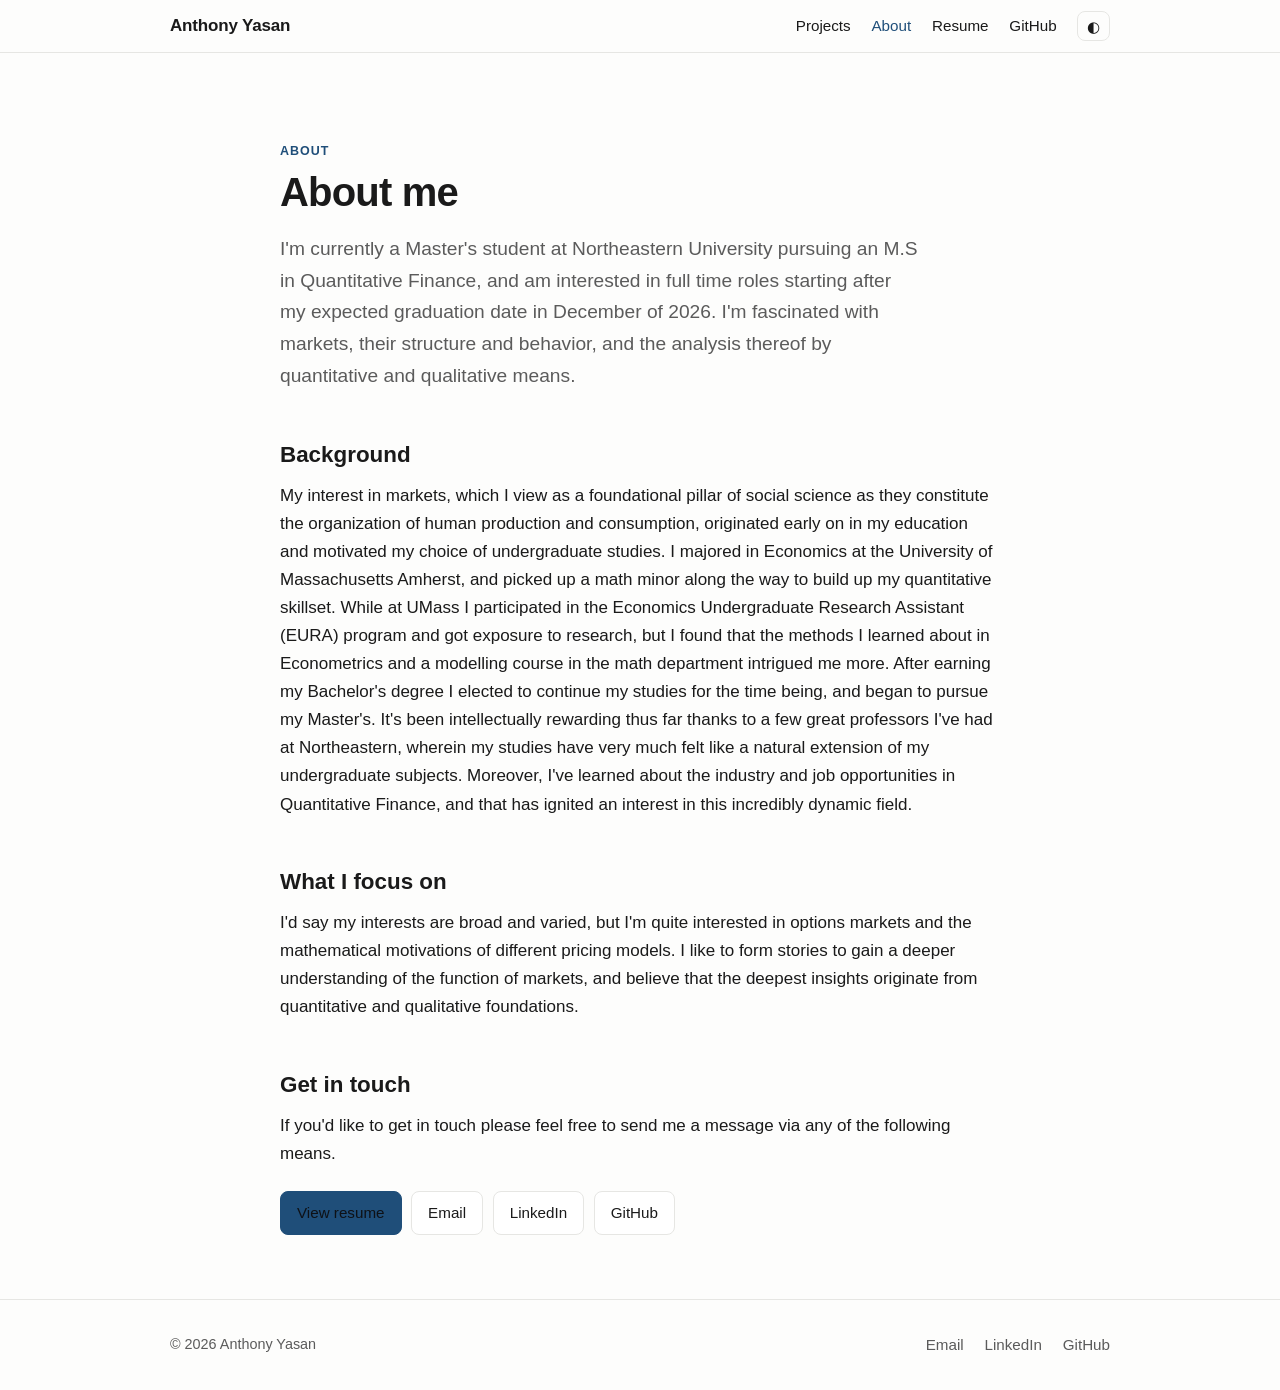
==== about.html @ 8fbe660a "Publish portfolio site" ====
<!DOCTYPE html>
<html lang="en">
<head>
  <meta charset="utf-8">
  <meta name="viewport" content="width=device-width, initial-scale=1">
  <title>About — Anthony Yasan</title>
  <meta name="description" content="About Anthony Yasan — MS Quantitative Finance candidate at Northeastern.">
  <link rel="canonical" href="https://anthonyyasan.github.io/about.html">
  <link rel="icon" href="/assets/img/favicon.svg" type="image/svg+xml">
  <link rel="stylesheet" href="/css/style.css">
  <script>try{var t=localStorage.getItem('theme');if(t)document.documentElement.setAttribute('data-theme',t);}catch(e){}</script>
  <script src="/js/main.js" defer></script>
</head>
<body>
  <header class="site-header">
    <nav class="nav" aria-label="Primary">
      <a class="nav__brand" href="/">Anthony Yasan</a>
      <span class="nav__spacer"></span>
      <button class="nav-toggle" aria-label="Toggle navigation" aria-expanded="false" aria-controls="nav-links">☰</button>
      <ul class="nav__links" id="nav-links">
        <li><a href="/projects.html">Projects</a></li>
        <li><a href="/about.html">About</a></li>
        <li><a href="/resume.html">Resume</a></li>
        <li><a href="https://github.com/AnthonyYasan" target="_blank" rel="noopener">GitHub</a></li>
        <li><button class="theme-toggle" aria-label="Toggle light or dark theme" title="Toggle theme">◐</button></li>
      </ul>
    </nav>
  </header>

  <main class="container">
    <section class="hero" style="padding-bottom:0;">
      <p class="eyebrow">About</p>
      <h1>About me</h1>
      <!-- ✍️ INTRO -->
      <p class="hero__lead" style="max-width:60ch;">I'm currently a Master's student at Northeastern University pursuing an M.S in Quantitative Finance, and am interested in full time roles starting after my expected graduation date in December of 2026. I'm fascinated with markets, their structure and behavior, and the analysis thereof by quantitative and qualitative means.</p>
    </section>

    <section>
      <h2>Background</h2>
      <!-- ✍️ BACKGROUND -->
      <p>My interest in markets, which I view as a foundational pillar of social science as they constitute the organization of human production and consumption, originated early on in my education and motivated my choice of undergraduate studies. I majored in Economics at the University of Massachusetts Amherst, and picked up a math minor along the way to build up my quantitative skillset. While at UMass I participated in the Economics Undergraduate Research Assistant (EURA) program and got exposure to research, but I found that the methods I learned about in Econometrics and a modelling course in the math department intrigued me more. After earning my Bachelor's degree I elected to continue my studies for the time being, and began to pursue my Master's. It's been intellectually rewarding thus far thanks to a few great professors I've had at Northeastern, wherein my studies have very much felt like a natural extension of my undergraduate subjects. Moreover, I've learned about the industry and job opportunities in Quantitative Finance, and that has ignited an interest in this incredibly dynamic field.</p>
    </section>

    <section>
      <h2>What I focus on</h2>
      <!-- ✍️ FOCUS AREAS -->
      <p>I'd say my interests are broad and varied, but I'm quite interested in options markets and the mathematical motivations of different pricing models. I like to form stories to gain a deeper understanding of the function of markets, and believe that the deepest insights originate from quantitative and qualitative foundations. </p>
    </section>

    <section>
      <h2>Get in touch</h2>
      <!-- ✍️ optional one-liner; the links below are live -->
      <p>If you'd like to get in touch please feel free to send me a message via any of the following means.</p>
      <div class="btn-row">
        <a class="btn btn--primary" href="/resume.html">View resume</a>
        <a class="btn" href="mailto:anthony.yasan@gmail.com">Email</a>
        <a class="btn" href="https://www.linkedin.com/in/anthony-yasan" target="_blank" rel="noopener">LinkedIn</a>
        <a class="btn" href="https://github.com/AnthonyYasan" target="_blank" rel="noopener">GitHub</a>
      </div>
    </section>
  </main>

  <footer class="site-footer">
    <div class="container container--wide footer-grid">
      <span>&copy; 2026 Anthony Yasan</span>
      <span class="nav__spacer"></span>
      <ul class="nav__links">
        <li><a href="mailto:anthony.yasan@gmail.com">Email</a></li>
        <li><a href="https://www.linkedin.com/in/anthony-yasan" target="_blank" rel="noopener">LinkedIn</a></li>
        <li><a href="https://github.com/AnthonyYasan" target="_blank" rel="noopener">GitHub</a></li>
      </ul>
    </div>
  </footer>
</body>
</html>
---- css/style.css ----
/* ==========================================================================
   Anthony Yasan — portfolio site
   One stylesheet. Mobile-first. Design tokens in :root. Free dark mode.
   ========================================================================== */

/* ----- Design tokens ----------------------------------------------------- */
:root {
  /* color */
  --bg: #fdfdfc;
  --fg: #1a1a1a;
  --muted: #5b5b5b;
  --accent: #1f4e79;
  --accent-soft: #e8f0f8;
  --card: #ffffff;
  --border: #e6e6e3;
  --code-bg: #f4f4f2;

  /* type */
  --sans: -apple-system, BlinkMacSystemFont, "Segoe UI", Roboto, Helvetica, Arial, sans-serif;
  --mono: ui-monospace, SFMono-Regular, Menlo, Consolas, "Liberation Mono", monospace;

  /* scale */
  --max: 760px;
  --max-wide: 980px;
  --space: 1rem;
  --radius: 10px;
  --shadow: 0 1px 3px rgba(0, 0, 0, .06), 0 1px 2px rgba(0, 0, 0, .04);
}

@media (prefers-color-scheme: dark) {
  :root:not([data-theme="light"]) {
    --bg: #15171a;
    --fg: #e9e9e7;
    --muted: #a3a3a0;
    --accent: #7fb3e8;
    --accent-soft: #1d2733;
    --card: #1d2024;
    --border: #2c3036;
    --code-bg: #1b1e22;
    --shadow: 0 1px 3px rgba(0, 0, 0, .4);
  }
}
/* manual override (set by js/main.js on <html data-theme="...">) */
[data-theme="dark"] {
  --bg: #15171a; --fg: #e9e9e7; --muted: #a3a3a0; --accent: #7fb3e8;
  --accent-soft: #1d2733; --card: #1d2024; --border: #2c3036; --code-bg: #1b1e22;
  --shadow: 0 1px 3px rgba(0, 0, 0, .4);
}
[data-theme="light"] {
  --bg: #fdfdfc; --fg: #1a1a1a; --muted: #5b5b5b; --accent: #1f4e79;
  --accent-soft: #e8f0f8; --card: #ffffff; --border: #e6e6e3; --code-bg: #f4f4f2;
}

/* ----- Base -------------------------------------------------------------- */
*, *::before, *::after { box-sizing: border-box; }

html { -webkit-text-size-adjust: 100%; scroll-behavior: smooth; }
@media (prefers-reduced-motion: reduce) {
  html { scroll-behavior: auto; }
  * { transition: none !important; animation: none !important; }
}

body {
  margin: 0;
  font-family: var(--sans);
  font-size: 1.0625rem;
  line-height: 1.65;
  color: var(--fg);
  background: var(--bg);
  -webkit-font-smoothing: antialiased;
}

h1, h2, h3 { line-height: 1.25; font-weight: 700; }
h1 { font-size: clamp(1.9rem, 4vw, 2.5rem); margin: 0 0 .4em; letter-spacing: -.02em; }
h2 { font-size: 1.4rem; margin: 2.2em 0 .6em; }
h3 { font-size: 1.1rem; margin: 1.6em 0 .4em; }
p { margin: 0 0 1em; }

a { color: var(--accent); text-decoration-thickness: 1px; text-underline-offset: 2px; }
a:hover { text-decoration: none; }

:focus-visible { outline: 2.5px solid var(--accent); outline-offset: 2px; border-radius: 3px; }

img { max-width: 100%; height: auto; display: block; }

code, pre { font-family: var(--mono); font-size: .9em; }
code { background: var(--code-bg); padding: .12em .4em; border-radius: 4px; }
pre {
  background: var(--code-bg); padding: 1rem; border-radius: var(--radius);
  overflow-x: auto; border: 1px solid var(--border); line-height: 1.5;
}
pre code { background: none; padding: 0; }

.container { width: 100%; max-width: var(--max); margin-inline: auto; padding-inline: 1.25rem; }
.container--wide { max-width: var(--max-wide); }
.muted { color: var(--muted); }
.eyebrow {
  text-transform: uppercase; letter-spacing: .08em; font-size: .78rem;
  font-weight: 600; color: var(--accent); margin: 0 0 .4em;
}

/* ----- Header / nav ------------------------------------------------------ */
.site-header {
  position: sticky; top: 0; z-index: 20;
  background: color-mix(in srgb, var(--bg) 88%, transparent);
  backdrop-filter: saturate(180%) blur(8px);
  border-bottom: 1px solid var(--border);
}
.nav {
  max-width: var(--max-wide); margin-inline: auto; padding: .7rem 1.25rem;
  display: flex; align-items: center; gap: 1rem;
}
.nav__brand { font-weight: 700; color: var(--fg); text-decoration: none; letter-spacing: -.01em; }
.nav__brand:hover { color: var(--accent); }
.nav__spacer { flex: 1; }
.nav__links { display: flex; align-items: center; gap: 1.3rem; list-style: none; margin: 0; padding: 0; }
.nav__links a { color: var(--fg); text-decoration: none; font-size: .95rem; }
.nav__links a:hover, .nav__links a[aria-current="page"] { color: var(--accent); }
.nav-toggle, .theme-toggle {
  background: none; border: 1px solid var(--border); border-radius: 8px;
  color: var(--fg); cursor: pointer; padding: .4rem .55rem; font-size: 1rem; line-height: 1;
}
.theme-toggle { font-size: .95rem; }
.nav-toggle { display: none; }

@media (max-width: 640px) {
  .nav-toggle { display: inline-flex; }
  .nav__links {
    display: none; position: absolute; top: 100%; left: 0; right: 0;
    flex-direction: column; align-items: flex-start; gap: 0;
    background: var(--bg); border-bottom: 1px solid var(--border); padding: .5rem 1.25rem 1rem;
  }
  body.nav-open .nav__links { display: flex; }
  .nav__links li { width: 100%; padding: .5rem 0; border-top: 1px solid var(--border); }
}

/* ----- Buttons ----------------------------------------------------------- */
.btn-row { display: flex; flex-wrap: wrap; gap: .6rem; margin: 1.4rem 0; }
.btn {
  display: inline-flex; align-items: center; gap: .4rem;
  padding: .55rem 1rem; border-radius: 8px; font-size: .95rem; font-weight: 500;
  text-decoration: none; border: 1px solid var(--border); color: var(--fg);
  background: var(--card); transition: border-color .15s, transform .05s;
}
.btn:hover { border-color: var(--accent); }
.btn:active { transform: translateY(1px); }
.btn--primary { background: var(--accent); color: #fff; border-color: var(--accent); }
[data-theme="dark"] .btn--primary, :root:not([data-theme="light"]) .btn--primary { color: #0e1116; }
.btn--primary:hover { filter: brightness(1.05); }

/* ----- Hero -------------------------------------------------------------- */
.hero { padding: 3rem 0 1rem; }
.hero__lead { font-size: 1.2rem; color: var(--muted); max-width: 38ch; }
.hero h1 .accent { color: var(--accent); }

/* ----- Sections ---------------------------------------------------------- */
section { margin: 2.5rem 0; }
.section-head { display: flex; align-items: baseline; justify-content: space-between; gap: 1rem; }
.section-head a { font-size: .9rem; white-space: nowrap; }

/* ----- Project cards ----------------------------------------------------- */
.card-grid {
  display: grid; gap: 1.1rem;
  grid-template-columns: repeat(auto-fit, minmax(280px, 1fr));
}
.card {
  display: flex; flex-direction: column;
  background: var(--card); border: 1px solid var(--border); border-radius: var(--radius);
  padding: 1.25rem; box-shadow: var(--shadow); transition: border-color .15s, transform .12s;
}
.card:hover { border-color: var(--accent); transform: translateY(-2px); }
.card h3 { margin: 0 0 .3rem; }
.card h3 a { color: var(--fg); text-decoration: none; }
.card:hover h3 a { color: var(--accent); }
.card__result { color: var(--muted); font-size: .95rem; flex: 1; }
.card__links { display: flex; gap: 1rem; margin-top: .9rem; font-size: .9rem; }

.tags { display: flex; flex-wrap: wrap; gap: .4rem; margin: .7rem 0 0; padding: 0; list-style: none; }
.tag {
  font-family: var(--mono); font-size: .74rem; color: var(--accent);
  background: var(--accent-soft); padding: .2rem .5rem; border-radius: 999px;
}

/* status pill for in-progress case studies */
.pill {
  display: inline-block; font-size: .72rem; font-weight: 600; letter-spacing: .04em;
  text-transform: uppercase; color: var(--muted); border: 1px solid var(--border);
  border-radius: 999px; padding: .15rem .55rem; vertical-align: middle;
}

/* ----- Case study -------------------------------------------------------- */
.case-study header { margin-bottom: 1.5rem; }
.case-study .dek { font-size: 1.15rem; color: var(--muted); }
.meta { list-style: none; margin: 1rem 0 0; padding: 0;
  display: flex; flex-wrap: wrap; gap: .4rem 1.2rem; font-size: .9rem; color: var(--muted); }
.meta li { display: flex; align-items: center; gap: .35rem; }
.case-study section { margin: 1.8rem 0; }

figure { margin: 1.4rem 0; }
figure img { border: 1px solid var(--border); border-radius: var(--radius); width: 100%; }
figcaption { font-size: .85rem; color: var(--muted); margin-top: .5rem; text-align: center; }

.math {
  font-family: var(--mono); background: var(--code-bg); border: 1px solid var(--border);
  border-radius: var(--radius); padding: .8rem 1rem; overflow-x: auto; margin: 1.1rem 0;
}

.callout {
  border-left: 3px solid var(--accent); background: var(--accent-soft);
  padding: .9rem 1.1rem; border-radius: 0 var(--radius) var(--radius) 0; margin: 1.4rem 0;
}
.callout--note { font-size: .95rem; }

table.metrics { width: 100%; border-collapse: collapse; margin: 1.2rem 0; font-size: .92rem; }
table.metrics th, table.metrics td { padding: .5rem .6rem; border-bottom: 1px solid var(--border); text-align: right; }
table.metrics th:first-child, table.metrics td:first-child { text-align: left; }
table.metrics thead th { border-bottom: 2px solid var(--border); color: var(--muted); font-weight: 600; }
table.metrics tbody tr:hover { background: var(--accent-soft); }

.cs-prevnext { display: flex; justify-content: space-between; gap: 1rem;
  margin: 2.5rem 0 0; padding-top: 1.2rem; border-top: 1px solid var(--border); font-size: .92rem; }

/* ----- Footer ------------------------------------------------------------ */
.site-footer {
  border-top: 1px solid var(--border); margin-top: 4rem; padding: 2rem 0;
  color: var(--muted); font-size: .9rem;
}
.site-footer .nav__links a { color: var(--muted); }
.footer-grid { display: flex; flex-wrap: wrap; gap: .5rem 1.3rem; align-items: center; }
.footer-grid .nav__spacer { flex: 1; min-width: 1rem; }

/* ----- Editable placeholders (scaffold) ---------------------------------- */
/* These mark spots for you to fill in. Replace the text and delete the
   class="placeholder" so the styling goes away. Search the files for ✍️ . */
.placeholder {
  color: var(--muted); font-style: italic;
  background: var(--accent-soft); border: 1px dashed var(--border);
  border-radius: 6px; padding: .5rem .75rem; margin: .4rem 0;
}
.placeholder--inline { display: inline-block; padding: .05rem .4rem; margin: 0; }
.fig-slot {
  display: flex; align-items: center; justify-content: center; text-align: center;
  min-height: 150px; color: var(--muted); font-style: italic;
  background: var(--accent-soft); border: 1px dashed var(--border);
  border-radius: var(--radius); padding: 1rem; margin: 1.4rem 0;
}

/* ----- Print ------------------------------------------------------------- */
@media print {
  .site-header, .site-footer, .cs-prevnext, .btn-row { display: none; }
  body { font-size: 11pt; color: #000; background: #fff; }
  a { color: #000; text-decoration: underline; }
}
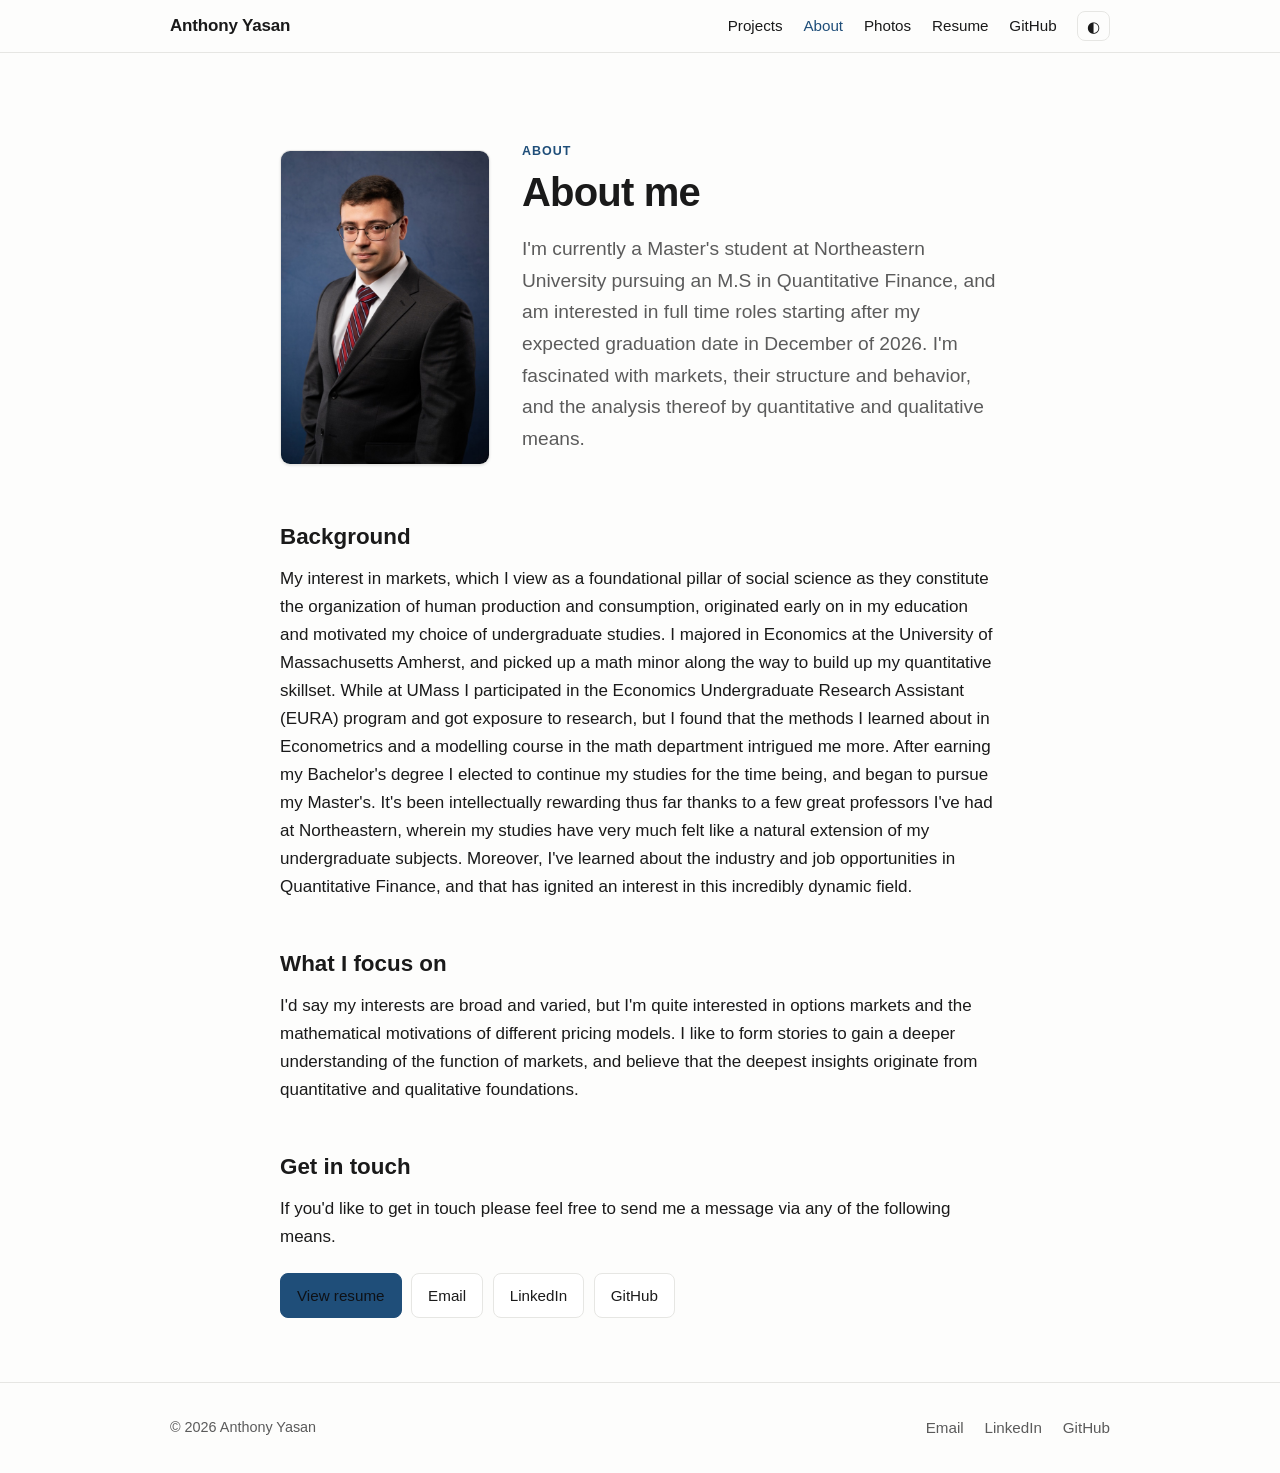
==== commit 183a10af: "Added some photos to the site" ====
--- a/about.html
+++ b/about.html
@@ -20,6 +20,7 @@
       <ul class="nav__links" id="nav-links">
         <li><a href="/projects.html">Projects</a></li>
         <li><a href="/about.html">About</a></li>
+        <li><a href="/gallery.html">Photos</a></li>
         <li><a href="/resume.html">Resume</a></li>
         <li><a href="https://github.com/AnthonyYasan" target="_blank" rel="noopener">GitHub</a></li>
         <li><button class="theme-toggle" aria-label="Toggle light or dark theme" title="Toggle theme">◐</button></li>
@@ -28,11 +29,13 @@
   </header>
 
   <main class="container">
-    <section class="hero" style="padding-bottom:0;">
-      <p class="eyebrow">About</p>
-      <h1>About me</h1>
-      <!-- ✍️ INTRO -->
-      <p class="hero__lead" style="max-width:60ch;">I'm currently a Master's student at Northeastern University pursuing an M.S in Quantitative Finance, and am interested in full time roles starting after my expected graduation date in December of 2026. I'm fascinated with markets, their structure and behavior, and the analysis thereof by quantitative and qualitative means.</p>
+    <section class="hero about-hero" style="padding-bottom:0;">
+      <img class="headshot" src="/assets/img/headshot.jpg" alt="Anthony Yasan" width="598" height="900">
+      <div class="about-hero__text">
+        <p class="eyebrow">About</p>
+        <h1>About me</h1>
+        <p class="hero__lead" style="max-width:60ch;">I'm currently a Master's student at Northeastern University pursuing an M.S in Quantitative Finance, and am interested in full time roles starting after my expected graduation date in December of 2026. I'm fascinated with markets, their structure and behavior, and the analysis thereof by quantitative and qualitative means.</p>
+      </div>
     </section>
 
     <section>
--- a/css/style.css
+++ b/css/style.css
@@ -245,6 +245,32 @@
   border-radius: var(--radius); padding: 1rem; margin: 1.4rem 0;
 }
 
+/* ----- Photos ------------------------------------------------------------ */
+.hero--split { display: flex; gap: 2.5rem; align-items: center; }
+.hero--split .hero__text { flex: 1 1 auto; min-width: 0; }
+.hero-photo {
+  flex: 0 0 42%; max-width: 440px; width: 100%; height: auto;
+  border-radius: var(--radius); border: 1px solid var(--border); box-shadow: var(--shadow);
+}
+.about-hero { display: flex; gap: 2rem; align-items: center; }
+.about-hero__text { flex: 1 1 320px; min-width: 0; }
+.headshot {
+  flex: 0 0 auto; width: 210px; height: auto; border-radius: var(--radius);
+  border: 1px solid var(--border); box-shadow: var(--shadow);
+}
+@media (max-width: 640px) {
+  .hero--split { flex-direction: column; }
+  .hero-photo { max-width: 100%; flex-basis: auto; }
+  .about-hero { flex-direction: column; align-items: flex-start; }
+  .headshot { width: 160px; }
+}
+
+/* ----- Gallery ----------------------------------------------------------- */
+.gallery { display: grid; grid-template-columns: repeat(auto-fill, minmax(280px, 1fr)); gap: 1rem; }
+.gallery a { display: block; border-radius: var(--radius); overflow: hidden; border: 1px solid var(--border); }
+.gallery img { width: 100%; aspect-ratio: 4 / 3; object-fit: cover; display: block; transition: transform .2s; }
+.gallery a:hover img { transform: scale(1.03); }
+
 /* ----- Print ------------------------------------------------------------- */
 @media print {
   .site-header, .site-footer, .cs-prevnext, .btn-row { display: none; }
